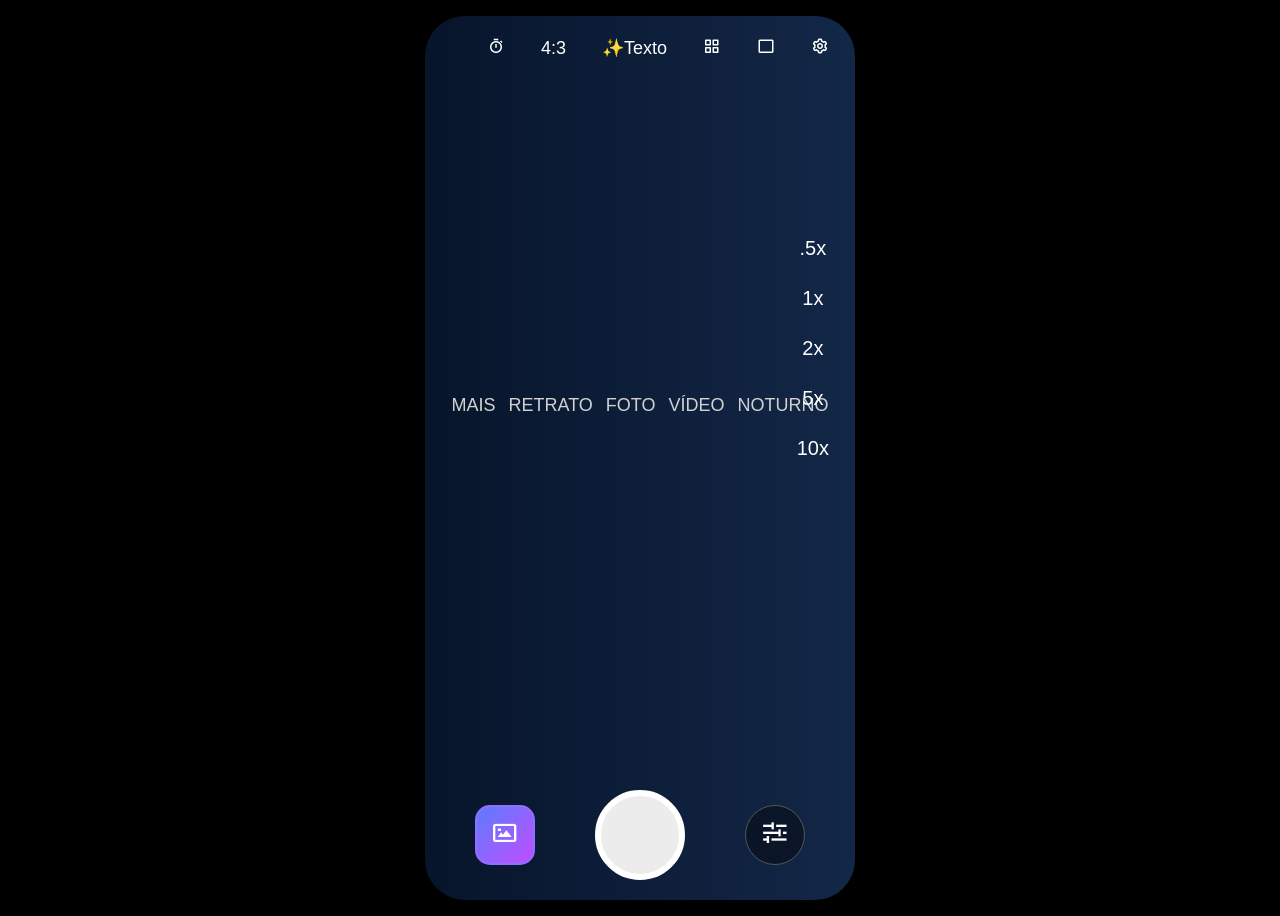
==== index.html @ 8c8d34b1 "feat/ add camera" ====
<!DOCTYPE html>
<html lang="pt-BR">
<head>
    <meta charset="UTF-8">
    <meta name="viewport" content="width=device-width, initial-scale=1.0">

    <link href="https://unpkg.com/boxicons@2.1.4/css/boxicons.min.css" rel="stylesheet">
    <link rel="stylesheet" href="./css/flexbox.css">
    <link rel="stylesheet" href="./css/style.css">

    <title>Câmera</title>
</head>
<body>

    <main class="camera">

        <!-- TOPO -->
        <header class="topo">

            <button>
                <i class='bx bx-bolt'></i>
            </button>

            <button>
                <i class='bx bx-stopwatch'></i>
            </button>

            <button class="texto">
                4:3
            </button>

            <button class="ativo">
                ✨Texto
            </button>

            <button>
                <i class='bx bx-grid-alt'></i>
            </button>

            <button>
                <i class='bx bx-rectangle'></i>
            </button>
            <a href="./configuracao.html">
            <button>
                <i class='bx bx-cog'></i>
            </button>
        </a>
        </header>

        
        <aside class="zoom">

            <button>.5x</button>

            <button>
                1x
            </button>

            <button>2x</button>

            <button>5x</button>

            <button>10x</button>

        </aside>

        <!-- MODOS -->
        <section class="modos">

            <button>MAIS</button>
            <button>RETRATO</button>

            <button>
                FOTO
            </button>

            <button>VÍDEO</button>
            <button>NOTURNO</button>

        </section>

        <!-- RODAPÉ -->
        <footer class="rodape">
            <a href="./armazenamento.html">
            <button class="galeria">
                <i class='bx bx-image'></i>
            </button>
        </a>
            <button class="captura"></button>
            <a href="./status.html">
            <button class="config">
                <i class='bx bx-slider'></i>
            </button>
        </a>
            </footer>
        </footer>

    </main>

</body>
</html>
---- css/flexbox.css ----
body{
    display: flex;
    justify-content: center;
    align-items: center;
}

.camera{
    display: flex;
    flex-direction: column;
    justify-content: space-between;
}


.topo{
    display: flex;
    justify-content: space-between;
    align-items: center;
}


.zoom{
    display: flex;
    flex-direction: column;
    align-items: center;

    gap: 25px;
}

.modos{
    display: flex;
    justify-content: space-around;
    align-items: center;
}

.rodape{
    display: flex;
    justify-content: space-around;
    align-items: center;
}
.topo-config{
    display: flex;
    align-items: center;

    gap: 15px;
}

/* CARD */

.card{
    display: flex;
    justify-content: space-between;
    align-items: center;
}

/* CARD CONFIG */

.card-config{
    display: flex;
    justify-content: space-between;
    align-items: center;
}

.icone-texto{
    display: flex;
    align-items: center;

    gap: 15px;
}

.topo-status{
    display: flex;
    align-items: center;

    gap: 15px;
}


.sistema-card{
    display: flex;
    align-items: center;

    gap: 20px;
}

.icone-status{
    display: flex;
    justify-content: center;
    align-items: center;
}

/* GRID */

.grid-recursos{
    display: flex;
    flex-wrap: wrap;

    gap: 15px;

    margin-bottom: 40px;
}

.recurso-card{
    flex: 1 1 160px;
}

/* BARRAS */

.barra-texto{
    display: flex;
    justify-content: space-between;
    align-items: center;
}

.topo-armazenamento{
    display: flex;
    align-items: center;

    gap: 15px;
}

/

.backup-topo{
    display: flex;
    align-items: center;
    justify-content: space-between;

    gap: 18px;
}

.icone-backup{
    display: flex;
    justify-content: center;
    align-items: center;
}

.texto-backup{
    flex: 1;
}

.backup-info{
    display: flex;
    justify-content: space-between;
}


.cards-info{
    display: flex;
    gap: 15px;
}

.info-card{
    flex: 1;
}

.switch-card{
    display: flex;
    justify-content: space-between;
    align-items: center;
}

.ativo-topo{
    display: flex;
    align-items: center;
    gap: 15px;
}

.check{
    margin-left: auto;
}
---- css/style.css ----
body{
    height: 100vh;
    background-color: black;
}

/* CELULAR */

.camera{
    width: 390px;
    height: 844px;

    background: linear-gradient(to right, #07152b, #132747);

    border-radius: 40px;

    position: relative;

    padding: 20px;
}

/* BOTÕES TOPO */

.topo button{
    background: transparent;
    border: none;

    color: white;

    font-size: 18px;

    cursor: pointer;
}

.texto-btn{
    background-color: black !important;

    padding: 6px 14px;

    border-radius: 20px;

    font-size: 14px !important;
}

/* ZOOM */

.zoom{
    position: absolute;

    right: 20px;
    top: 220px;
}

.zoom button{
    background: transparent;
    border: none;

    color: white;

    font-size: 20px;

    cursor: pointer;
}

.modos{
    margin-bottom: 40px;
}

.modos button{
    background: transparent;
    border: none;

    color: #d1d1d1;

    font-size: 18px;

    cursor: pointer;
}

.modo-ativo::after{
    content: "";

    width: 8px;
    height: 8px;

    background-color: gold;

    border-radius: 50%;

    position: absolute;

    bottom: -12px;
    left: 50%;

    transform: translateX(-50%);
}

/* GALERIA */

.galeria{
    width: 60px;
    height: 60px;

    border-radius: 15px;

    border: 2px solid #8f6fff;

    background: linear-gradient(135deg, #5d7cff, #c04dff);

    color: white;

    font-size: 28px;

    cursor: pointer;
}

/* BOTÃO CENTRAL */

.captura{
    width: 90px;
    height: 90px;

    border-radius: 50%;

    border: 6px solid white;

    background-color: #ececec;

    cursor: pointer;
}

/* CONFIG */

.config{
    width: 60px;
    height: 60px;

    border-radius: 50%;

    border: 1px solid #555;

    background-color: rgba(0,0,0,0.4);

    color: white;

    font-size: 28px;

    cursor: pointer;
}
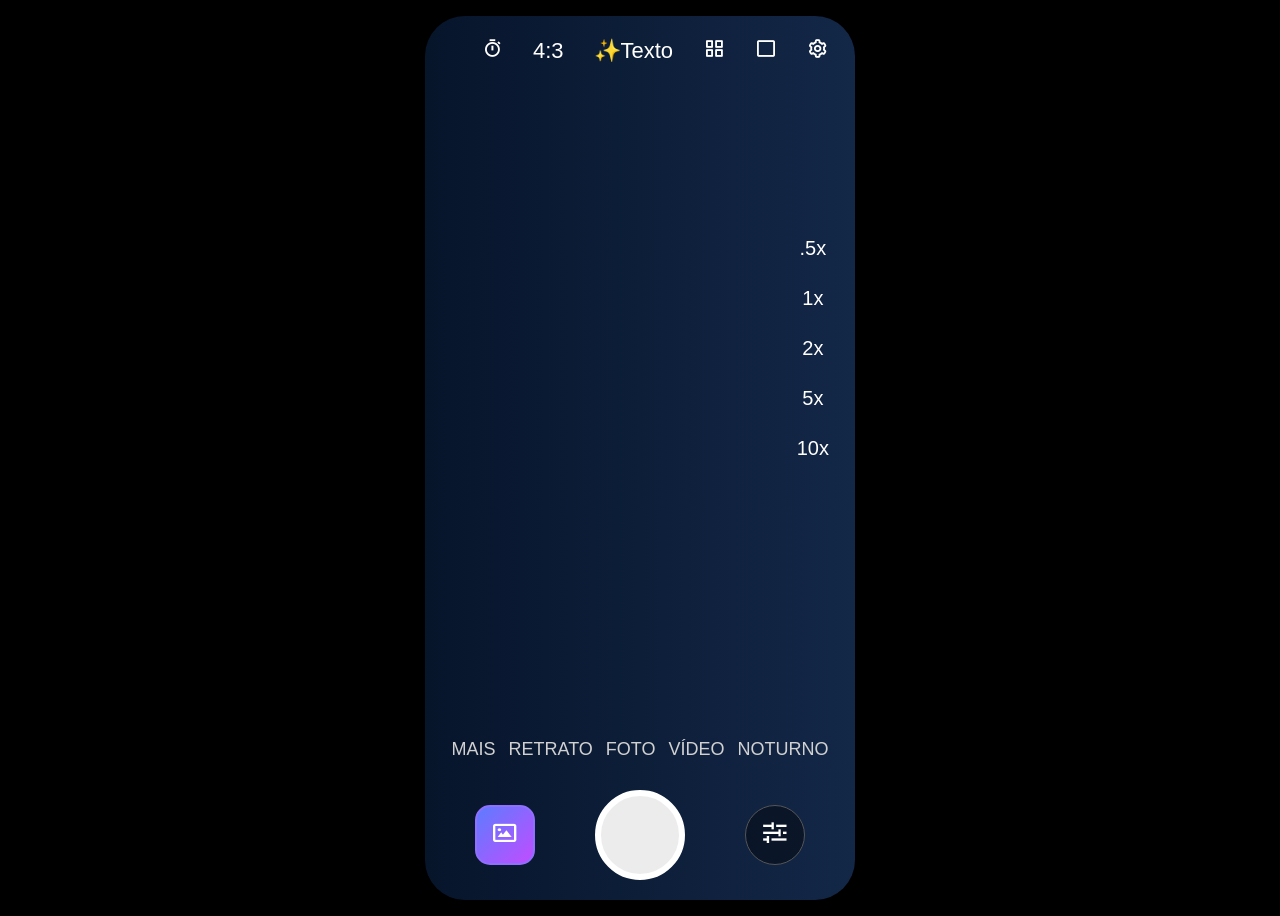
==== commit ac40a59b: "fix/css e html" ====
--- a/index.html
+++ b/index.html
@@ -12,88 +12,84 @@
 </head>
 <body>
 
-    <main class="camera">
+<main class="camera">
 
-        <!-- TOPO -->
-        <header class="topo">
+    <header class="topo">
 
-            <button>
-                <i class='bx bx-bolt'></i>
-            </button>
+        <button>
+            <i class='bx bx-bolt'></i>
+        </button>
 
-            <button>
-                <i class='bx bx-stopwatch'></i>
-            </button>
+        <button>
+            <i class='bx bx-stopwatch'></i>
+        </button>
 
-            <button class="texto">
-                4:3
-            </button>
+        <button class="texto">
+            4:3
+        </button>
 
-            <button class="ativo">
-                ✨Texto
-            </button>
+        <button class="ativo">
+            ✨Texto
+        </button>
 
-            <button>
-                <i class='bx bx-grid-alt'></i>
-            </button>
+        <button>
+            <i class='bx bx-grid-alt'></i>
+        </button>
 
-            <button>
-                <i class='bx bx-rectangle'></i>
-            </button>
-            <a href="./configuracao.html">
+        <button>
+            <i class='bx bx-rectangle'></i>
+        </button>
+
+        <a href="./configuracao.html">
             <button>
                 <i class='bx bx-cog'></i>
             </button>
         </a>
-        </header>
+    </header>
 
         
-        <aside class="zoom">
+    <aside class="zoom">
 
-            <button>.5x</button>
+        <button>.5x</button>
 
-            <button>
-                1x
-            </button>
+        <button> 1x</button>
 
-            <button>2x</button>
+        <button>2x</button>
 
-            <button>5x</button>
+        <button>5x</button>
 
-            <button>10x</button>
+        <button>10x</button>
 
-        </aside>
+    </aside>
 
-        <!-- MODOS -->
-        <section class="modos">
+        
+    <section class="modos">
 
-            <button>MAIS</button>
-            <button>RETRATO</button>
+        <button>MAIS</button>
+        <button>RETRATO</button>
 
-            <button>
-                FOTO
-            </button>
+        <button>FOTO</button>
 
-            <button>VÍDEO</button>
-            <button>NOTURNO</button>
+        <button>VÍDEO</button>
+        <button>NOTURNO</button>
 
-        </section>
+    </section>
 
-        <!-- RODAPÉ -->
-        <footer class="rodape">
-            <a href="./armazenamento.html">
-            <button class="galeria">
-                <i class='bx bx-image'></i>
-            </button>
+    <footer class="rodape">
+        <a href="./armazenamento.html">
+        <button class="galeria">
+            <i class='bx bx-image'></i>
+        </button>
         </a>
-            <button class="captura"></button>
-            <a href="./status.html">
-            <button class="config">
+
+        <button class="captura"></button>
+        <a href="./status.html">
+        <button class="config">
                 <i class='bx bx-slider'></i>
-            </button>
+        </button>
         </a>
-            </footer>
-        </footer>
+            
+    </footer>
 
     </main>
 
--- a/css/flexbox.css
+++ b/css/flexbox.css
@@ -44,7 +44,6 @@
     gap: 15px;
 }
 
-/* CARD */
 
 .card{
     display: flex;
@@ -52,7 +51,7 @@
     align-items: center;
 }
 
-/* CARD CONFIG */
+
 
 .card-config{
     display: flex;
@@ -118,7 +117,6 @@
     gap: 15px;
 }
 
-/
 
 .backup-topo{
     display: flex;
--- a/css/style.css
+++ b/css/style.css
@@ -4,49 +4,34 @@
     background-color: black;
 }
 
-/* CELULAR */
 
 .camera{
     width: 390px;
     height: 844px;
-
     background: linear-gradient(to right, #07152b, #132747);
-
     border-radius: 40px;
-
     position: relative;
-
     padding: 20px;
 }
 
-/* BOTÕES TOPO */
 
 .topo button{
     background: transparent;
     border: none;
-
     color: white;
-
-    font-size: 18px;
-
+    font-size: 22px;
     cursor: pointer;
 }
 
 .texto-btn{
     background-color: black !important;
-
     padding: 6px 14px;
-
     border-radius: 20px;
-
     font-size: 14px !important;
 }
 
-/* ZOOM */
-
 .zoom{
     position: absolute;
-
     right: 20px;
     top: 220px;
 }
@@ -54,96 +39,50 @@
 .zoom button{
     background: transparent;
     border: none;
-
     color: white;
-
     font-size: 20px;
-
     cursor: pointer;
 }
 
 .modos{
-    margin-bottom: 40px;
+    margin-top: 165%;
 }
 
 .modos button{
     background: transparent;
     border: none;
-
     color: #d1d1d1;
-
     font-size: 18px;
-
     cursor: pointer;
 }
-
-.modo-ativo::after{
-    content: "";
-
-    width: 8px;
-    height: 8px;
-
-    background-color: gold;
-
-    border-radius: 50%;
-
-    position: absolute;
-
-    bottom: -12px;
-    left: 50%;
-
-    transform: translateX(-50%);
-}
-
-/* GALERIA */
 
 .galeria{
     width: 60px;
     height: 60px;
-
     border-radius: 15px;
-
     border: 2px solid #8f6fff;
-
     background: linear-gradient(135deg, #5d7cff, #c04dff);
-
     color: white;
-
     font-size: 28px;
-
     cursor: pointer;
 }
-
-/* BOTÃO CENTRAL */
 
 .captura{
     width: 90px;
     height: 90px;
-
     border-radius: 50%;
-
     border: 6px solid white;
-
     background-color: #ececec;
-
     cursor: pointer;
 }
-
-/* CONFIG */
 
 .config{
     width: 60px;
     height: 60px;
-
     border-radius: 50%;
-
     border: 1px solid #555;
-
     background-color: rgba(0,0,0,0.4);
-
     color: white;
-
     font-size: 28px;
-
     cursor: pointer;
 }
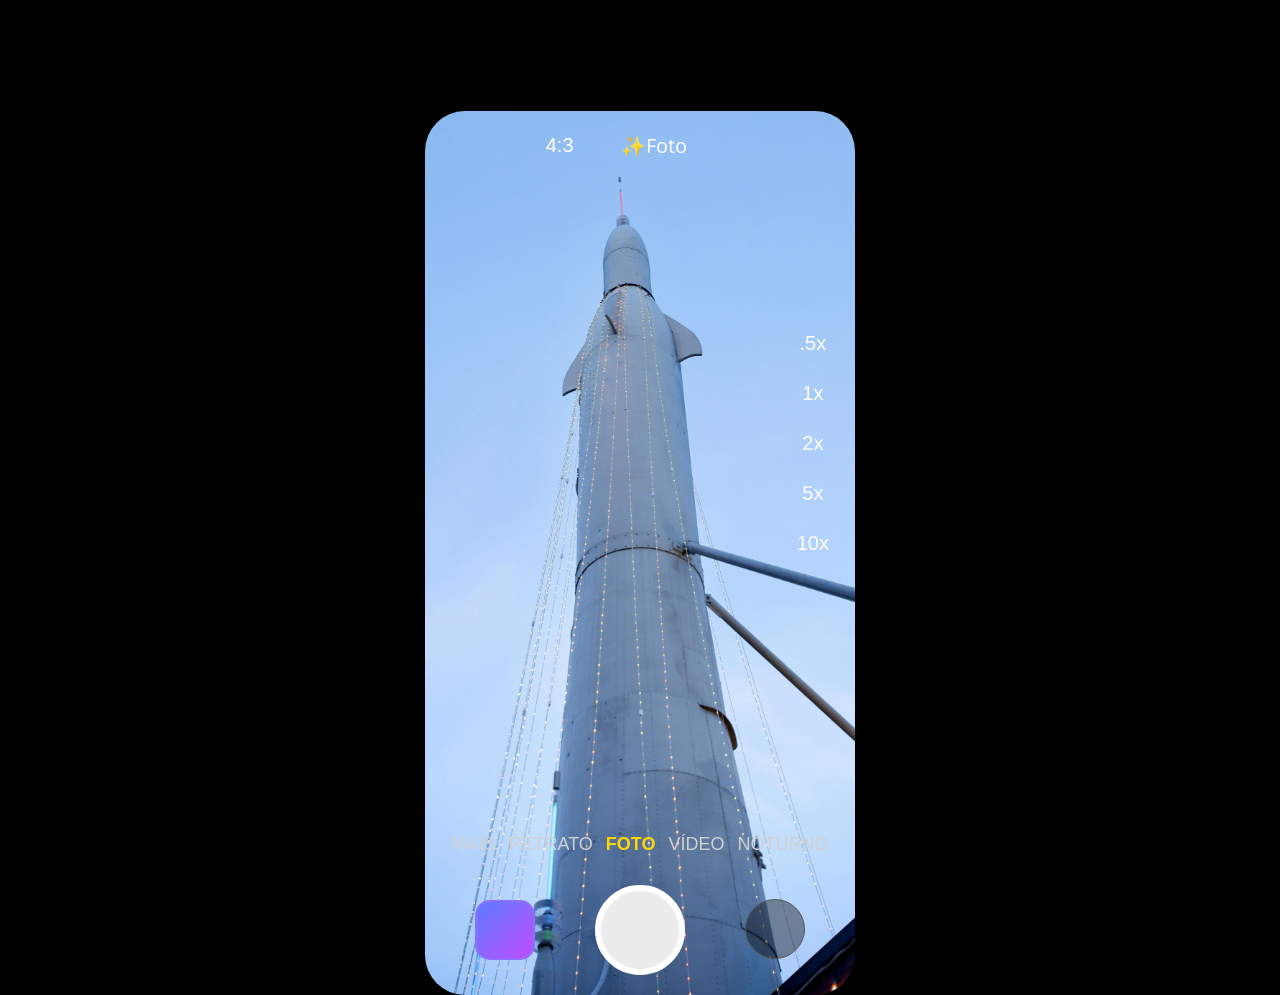
==== commit d08b008a: "fix/projeto" ====
--- a/index.html
+++ b/index.html
@@ -4,7 +4,12 @@
     <meta charset="UTF-8">
     <meta name="viewport" content="width=device-width, initial-scale=1.0">
 
-    <link href="https://unpkg.com/boxicons@2.1.4/css/boxicons.min.css" rel="stylesheet">
+    <!-- Basic Icons -->
+<link href="https://cdn.boxicons.com/3.0.8/fonts/basic/boxicons.min.css" rel="stylesheet">
+<!-- Filled Icons -->
+<link href="https://cdn.boxicons.com/3.0.8/fonts/filled/boxicons-filled.min.css" rel="stylesheet">
+<!-- Brand Icons -->
+<link href="https://cdn.boxicons.com/3.0.8/fonts/brands/boxicons-brands.min.css" rel="stylesheet">
     <link rel="stylesheet" href="./css/flexbox.css">
     <link rel="stylesheet" href="./css/style.css">
 
@@ -13,13 +18,14 @@
 <body>
 
 <main class="camera">
-
+<img src="./imagens/pexels-ranevskaja-34644717.jpg" alt="">
     <header class="topo">
-
+       
         <button>
-            <i class='bx bx-bolt'></i>
+            <i class="bx bx-bolt-alt"></i>
+        
         </button>
-
+ 
         <button>
             <i class='bx bx-stopwatch'></i>
         </button>
@@ -29,11 +35,11 @@
         </button>
 
         <button class="ativo">
-            ✨Texto
+            ✨Foto
         </button>
 
         <button>
-            <i class='bx bx-grid-alt'></i>
+            <i class="bx bx-grid-lines"></i>
         </button>
 
         <button>
@@ -66,13 +72,20 @@
     <section class="modos">
 
         <button>MAIS</button>
+
+        <a href="./interações/retrato.html">
         <button>RETRATO</button>
+</a>
+      
+        <button class="modo-ativo">FOTO</button>
 
-        <button>FOTO</button>
+<a href="./interações/video.html">
+        <button>VÍDEO</button>
+        </a>
 
-        <button>VÍDEO</button>
+        <a href="./interações/noturno.html">
         <button>NOTURNO</button>
-
+    </a>
     </section>
 
     <footer class="rodape">
--- a/css/style.css
+++ b/css/style.css
@@ -1,3 +1,5 @@
+@import url('https://fonts.googleapis.com/css2?family=Open+Sans:ital,wght@0,300..800;1,300..800&display=swap');
+
 
 body{
     height: 100vh;
@@ -12,14 +14,60 @@
     border-radius: 40px;
     position: relative;
     padding: 20px;
+    margin-top: 190px;
+    object-fit: cover;
+}
+.camera img, video{
+    width: 100%;
+    height: 100%;
+
+    object-fit: cover;
+
+    position: absolute;
+    top: 0;
+    left: 0;
+    border-radius: 40px;
+    z-index: 1;
 }
 
+.topo,
+.zoom,
+.modos,
+.rodape{
+    position: relative;
+    z-index: 2;
+}
+
+button{
+    background: transparent;
+    border: none;
+    color: white;
+
+    font-size: 16px;
+}
+
+.camera::before{
+    content: "";
+
+    position: absolute;
+    inset: 0;
+
+    background: linear-gradient(
+        to bottom,
+        rgba(0,0,0,0.5),
+        transparent 25%,
+        transparent 75%,
+        rgba(0,0,0,0.6)
+    );
+
+    z-index: 1;
+}
 
 .topo button{
     background: transparent;
     border: none;
     color: white;
-    font-size: 22px;
+    font-size: 20px;
     cursor: pointer;
 }
 
@@ -56,6 +104,12 @@
     cursor: pointer;
 }
 
+.modo-ativo{
+    color: gold !important;
+    position: relative;
+    font-weight: bold;
+}
+
 .galeria{
     width: 60px;
     height: 60px;
@@ -76,6 +130,15 @@
     cursor: pointer;
 }
 
+.video {
+    width: 90px;
+    height: 90px;
+    border-radius: 50%;
+    border: 6px solid white;
+    background-color: red;
+    cursor: pointer;
+}
+
 .config{
     width: 60px;
     height: 60px;
@@ -85,4 +148,9 @@
     color: white;
     font-size: 28px;
     cursor: pointer;
+}
+
+.ativo{
+    font-family:'Open Sans';
+    
 }
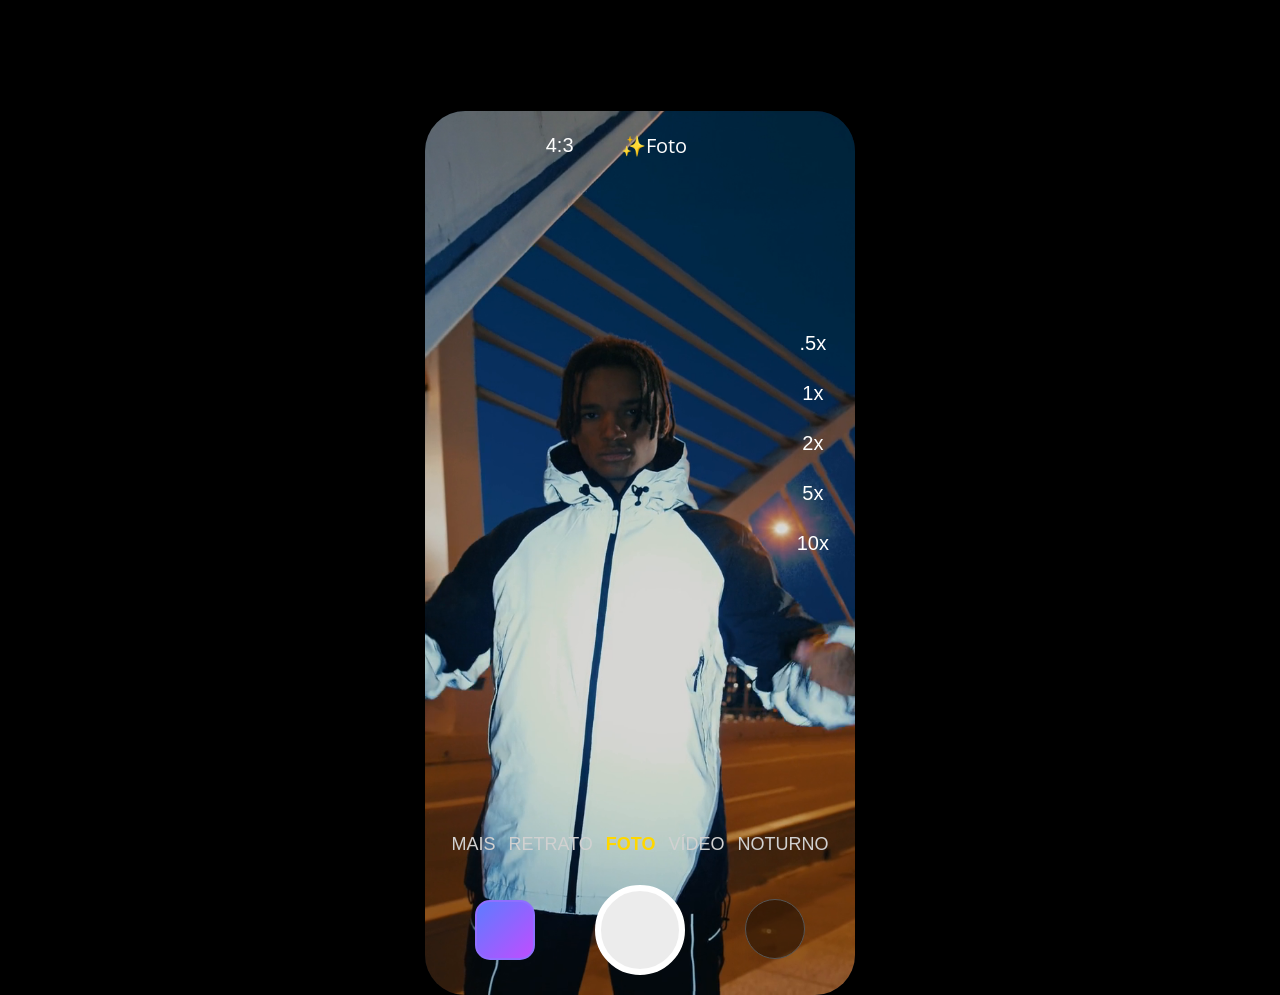
==== commit d837c8cb: "fix/imagens" ====
--- a/index.html
+++ b/index.html
@@ -18,7 +18,7 @@
 <body>
 
 <main class="camera">
-<img src="./imagens/pexels-ranevskaja-34644717.jpg" alt="">
+<img src="./imagens/1_foto_extraida.png" alt="">
     <header class="topo">
        
         <button>
